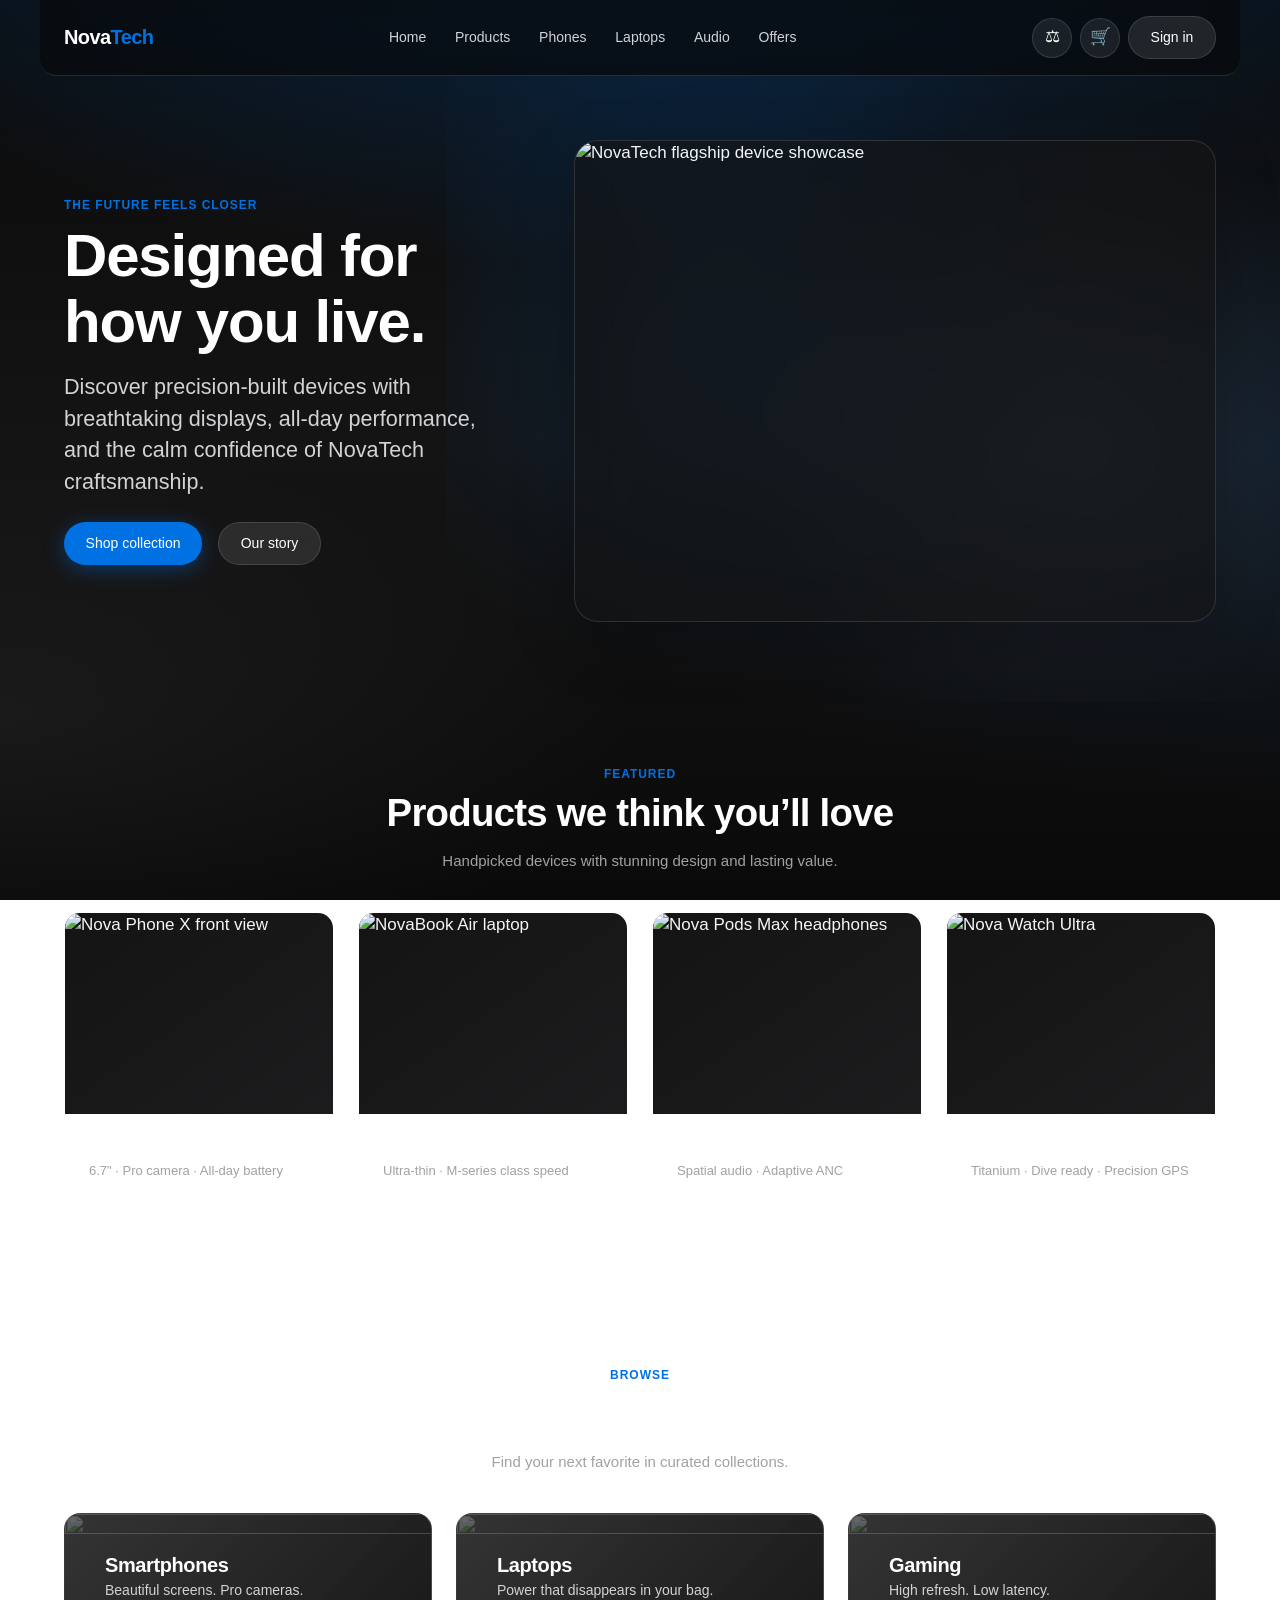
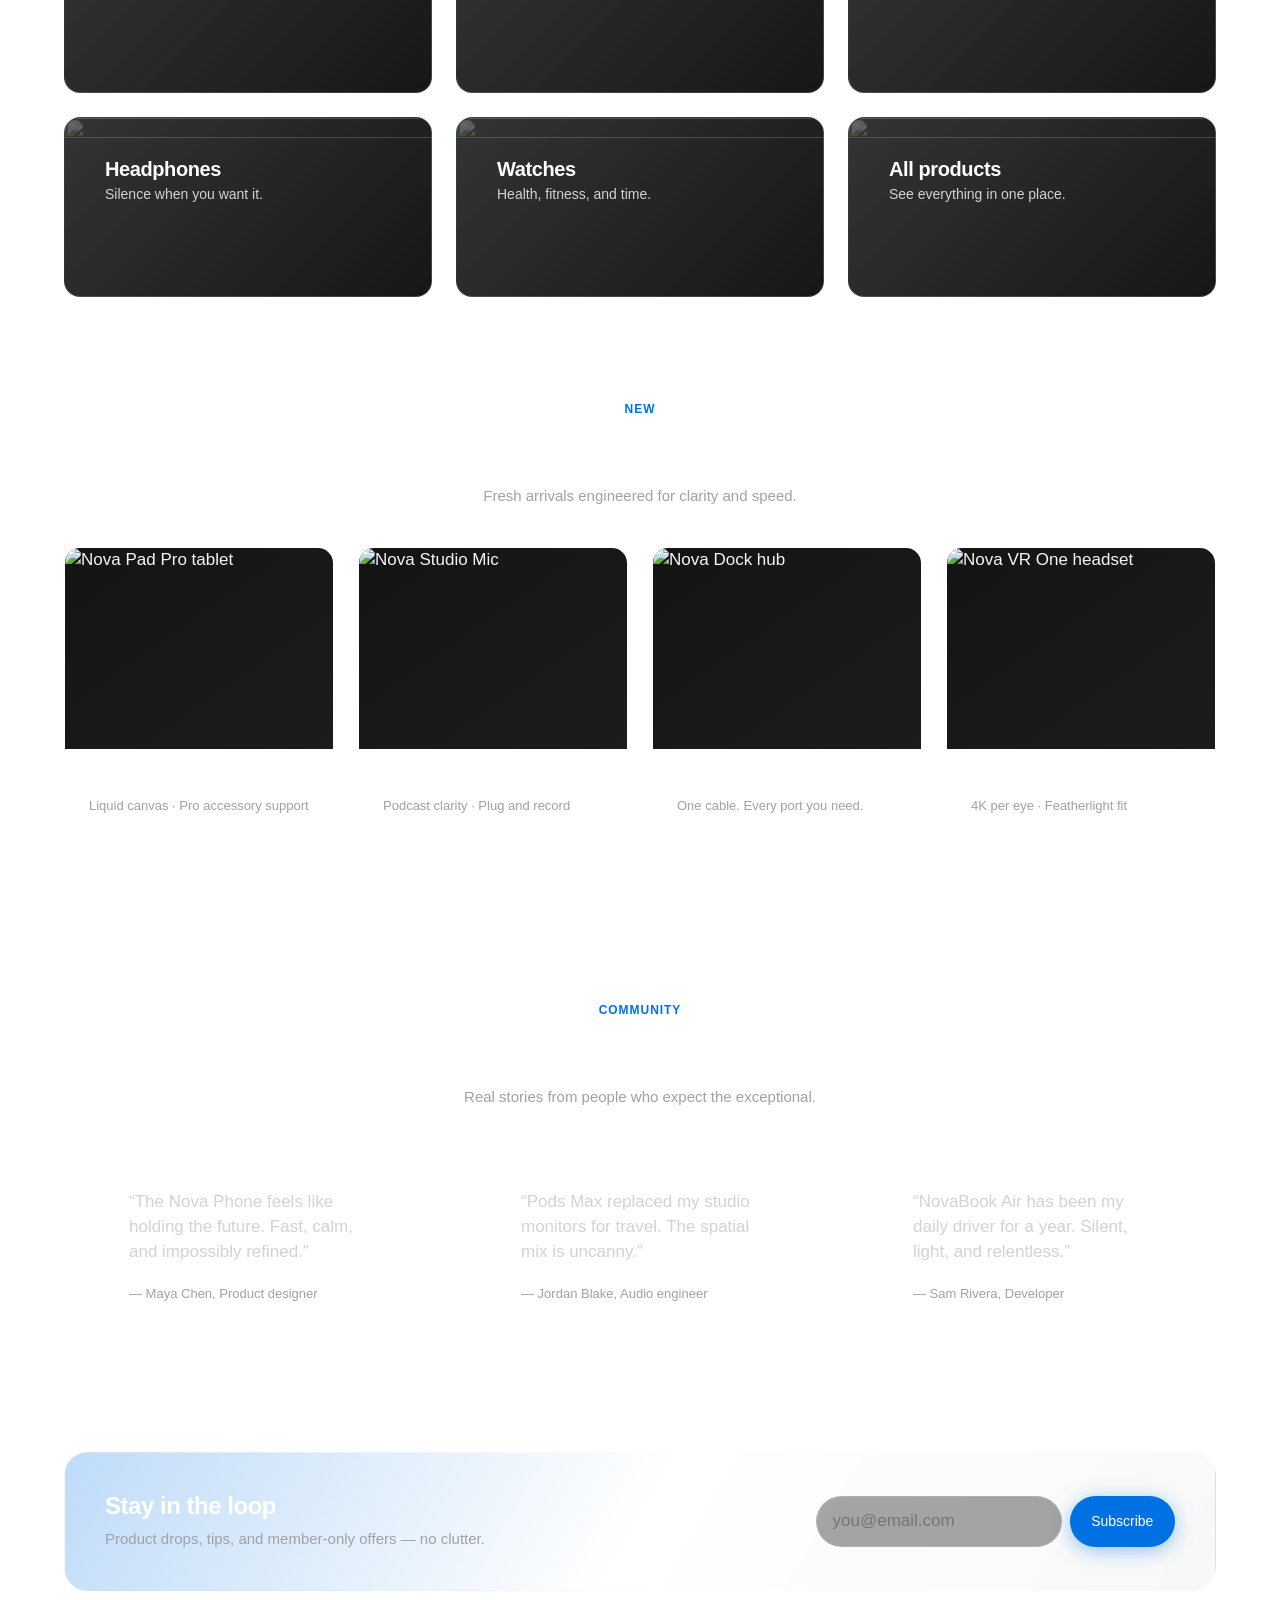
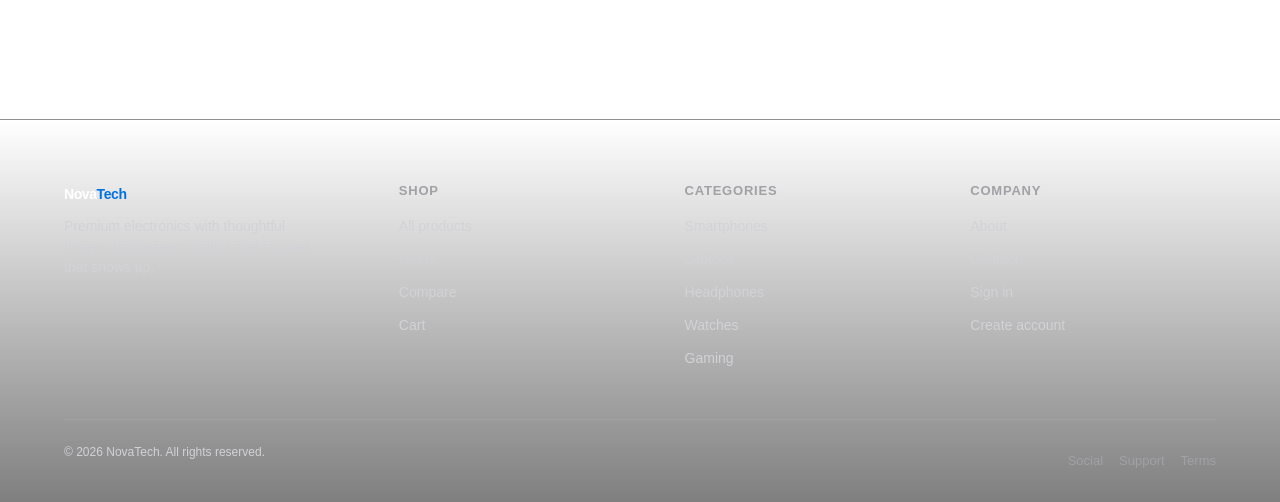
==== novatech-electronics-store/index.html @ d106e3f2 "Initial commit" ====
<!DOCTYPE html>
<html lang="en">
<head>
  <meta charset="UTF-8">
  <meta name="viewport" content="width=device-width, initial-scale=1.0">
  <meta name="description" content="NovaTech — Premium electronics. Smartphones, laptops, audio, and more.">
  <title>NovaTech — Premium Electronics</title>
  <!-- Single stylesheet — Apple-inspired design system -->
  <link rel="stylesheet" href="css/style.css">
</head>
<body class="page-gradient">
  <!-- Skip link: keyboard users jump to main content -->
  <a class="skip-link" href="#main">Skip to content</a>

  <!-- Site header: sticky glass navigation -->
  <header class="site-header" role="banner">
    <nav class="navbar" aria-label="Primary">
      <a class="logo" href="index.html" aria-current="page">Nova<span>Tech</span></a>

      <!-- Mobile menu toggle (checkbox + label — no JavaScript) -->
      <input type="checkbox" id="nav-toggle" class="nav-toggle" aria-label="Open menu" title="Menu">
      <label class="nav-toggle-label" for="nav-toggle" aria-hidden="true">
        <span></span><span></span><span></span>
      </label>

      <ul class="nav-links">
        <li><a href="index.html">Home</a></li>
        <li><a href="products.html">Products</a></li>
        <li><a href="smartphones.html">Phones</a></li>
        <li><a href="laptops.html">Laptops</a></li>
        <li><a href="headphones.html">Audio</a></li>
        <li><a href="offers.html">Offers</a></li>
      </ul>
      <div class="nav-actions">
        <a href="compare.html" class="icon-link" aria-label="Compare products" title="Compare">⚖</a>
        <a href="cart.html" class="icon-link" aria-label="Shopping cart" title="Cart">🛒</a>
        <a href="login.html" class="btn btn--ghost">Sign in</a>
      </div>
    </nav>
  </header>

  <main id="main">
    <!-- Hero: headline + primary CTA -->
    <section class="hero" aria-labelledby="hero-title">
      <div class="container hero__grid">
        <div class="hero__content">
          <span class="eyebrow">The future feels closer</span>
          <h1 id="hero-title" class="hero__title">Designed for how you live.</h1>
          <p class="hero__tagline">
            Discover precision-built devices with breathtaking displays, all-day performance,
            and the calm confidence of NovaTech craftsmanship.
          </p>
          <div class="btn-group">
            <a class="btn btn--primary" href="products.html">Shop collection</a>
            <a class="btn btn--ghost" href="about.html">Our story</a>
          </div>
        </div>
        <div class="hero__visual" aria-hidden="true">
          <div class="hero__bubbles"></div>
          <div class="hero-card">
            <!-- Placeholder hero image -->
            <img src="https://placehold.co/640x480/141414/0071e3/png?text=NovaTech+Pro" width="640" height="480" alt="NovaTech flagship device showcase">
          </div>
        </div>
      </div>
    </section>

    <!-- Featured products -->
    <section class="section" aria-labelledby="featured-heading">
      <div class="container">
        <div class="section-head">
          <span class="eyebrow">Featured</span>
          <h2 id="featured-heading">Products we think you’ll love</h2>
          <p class="text-muted">Handpicked devices with stunning design and lasting value.</p>
        </div>
        <div class="product-grid">
          <!-- Product card: link covers whole card for large hit area -->
          <article class="product-card">
            <span class="product-card__badge">New</span>
            <div class="product-card__image-wrap">
              <img src="https://placehold.co/400x300/1c1c1e/A1A1A6?text=Nova+Phone+X" width="400" height="300" alt="Nova Phone X front view">
            </div>
            <div class="product-card__body">
              <h3 class="product-card__name">Nova Phone X</h3>
              <p class="product-card__meta">6.7&quot; · Pro camera · All-day battery</p>
              <p class="product-card__price">From $999</p>
            </div>
            <a class="product-card__link" href="smartphones.html">View Nova Phone X</a>
          </article>
          <article class="product-card">
            <div class="product-card__image-wrap">
              <img src="https://placehold.co/400x300/1c1c1e/A1A1A6?text=NovaBook+Air" width="400" height="300" alt="NovaBook Air laptop">
            </div>
            <div class="product-card__body">
              <h3 class="product-card__name">NovaBook Air</h3>
              <p class="product-card__meta">Ultra-thin · M-series class speed</p>
              <p class="product-card__price">From $1,199</p>
            </div>
            <a class="product-card__link" href="laptops.html">View NovaBook Air</a>
          </article>
          <article class="product-card">
            <div class="product-card__image-wrap">
              <img src="https://placehold.co/400x300/1c1c1e/A1A1A6?text=Nova+Pods+Max" width="400" height="300" alt="Nova Pods Max headphones">
            </div>
            <div class="product-card__body">
              <h3 class="product-card__name">Nova Pods Max</h3>
              <p class="product-card__meta">Spatial audio · Adaptive ANC</p>
              <p class="product-card__price">$549</p>
            </div>
            <a class="product-card__link" href="headphones.html">View Nova Pods Max</a>
          </article>
          <article class="product-card">
            <span class="product-card__badge">Limited</span>
            <div class="product-card__image-wrap">
              <img src="https://placehold.co/400x300/1c1c1e/A1A1A6?text=Nova+Watch+Ultra" width="400" height="300" alt="Nova Watch Ultra">
            </div>
            <div class="product-card__body">
              <h3 class="product-card__name">Nova Watch Ultra</h3>
              <p class="product-card__meta">Titanium · Dive ready · Precision GPS</p>
              <p class="product-card__price">$799</p>
            </div>
            <a class="product-card__link" href="watches.html">View Nova Watch Ultra</a>
          </article>
        </div>
      </div>
    </section>

    <!-- Categories -->
    <section class="section section--tight" aria-labelledby="categories-heading">
      <div class="container">
        <div class="section-head">
          <span class="eyebrow">Browse</span>
          <h2 id="categories-heading">Categories</h2>
          <p class="text-muted">Find your next favorite in curated collections.</p>
        </div>
        <div class="category-grid">
          <a class="category-tile" href="smartphones.html">
            <img class="category-tile__bg" src="https://placehold.co/600x400/003d82/ffffff?text=" alt="" width="600" height="400">
            <h3>Smartphones</h3>
            <p>Beautiful screens. Pro cameras.</p>
          </a>
          <a class="category-tile" href="laptops.html">
            <img class="category-tile__bg" src="https://placehold.co/600x400/141414/d2d2d7?text=" alt="" width="600" height="400">
            <h3>Laptops</h3>
            <p>Power that disappears in your bag.</p>
          </a>
          <a class="category-tile" href="gaming.html">
            <img class="category-tile__bg" src="https://placehold.co/600x400/0071e3/ffffff?text=" alt="" width="600" height="400">
            <h3>Gaming</h3>
            <p>High refresh. Low latency.</p>
          </a>
          <a class="category-tile" href="headphones.html">
            <img class="category-tile__bg" src="https://placehold.co/600x400/1a1a1a/A1A1A6?text=" alt="" width="600" height="400">
            <h3>Headphones</h3>
            <p>Silence when you want it.</p>
          </a>
          <a class="category-tile" href="watches.html">
            <img class="category-tile__bg" src="https://placehold.co/600x400/0a0a0a/f5f5f7?text=" alt="" width="600" height="400">
            <h3>Watches</h3>
            <p>Health, fitness, and time.</p>
          </a>
          <a class="category-tile" href="products.html">
            <img class="category-tile__bg" src="https://placehold.co/600x400/003d82/ffffff?text=" alt="" width="600" height="400">
            <h3>All products</h3>
            <p>See everything in one place.</p>
          </a>
        </div>
      </div>
    </section>

    <!-- Latest launches -->
    <section class="section" aria-labelledby="launches-heading">
      <div class="container">
        <div class="section-head">
          <span class="eyebrow">New</span>
          <h2 id="launches-heading">Latest launches</h2>
          <p class="text-muted">Fresh arrivals engineered for clarity and speed.</p>
        </div>
        <div class="product-grid">
          <article class="product-card">
            <span class="product-card__badge">Launch</span>
            <div class="product-card__image-wrap">
              <img src="https://placehold.co/400x300/141414/0071e3?text=Nova+Pad+Pro" width="400" height="300" alt="Nova Pad Pro tablet">
            </div>
            <div class="product-card__body">
              <h3 class="product-card__name">Nova Pad Pro</h3>
              <p class="product-card__meta">Liquid canvas · Pro accessory support</p>
              <p class="product-card__price">From $899</p>
            </div>
            <a class="product-card__link" href="products.html">View Nova Pad Pro</a>
          </article>
          <article class="product-card">
            <div class="product-card__image-wrap">
              <img src="https://placehold.co/400x300/1c1c1e/f5f5f7?text=Nova+Studio+Mic" width="400" height="300" alt="Nova Studio Mic">
            </div>
            <div class="product-card__body">
              <h3 class="product-card__name">Nova Studio Mic</h3>
              <p class="product-card__meta">Podcast clarity · Plug and record</p>
              <p class="product-card__price">$199</p>
            </div>
            <a class="product-card__link" href="products.html">View Nova Studio Mic</a>
          </article>
          <article class="product-card">
            <div class="product-card__image-wrap">
              <img src="https://placehold.co/400x300/141414/A1A1A6?text=Nova+Dock" width="400" height="300" alt="Nova Dock hub">
            </div>
            <div class="product-card__body">
              <h3 class="product-card__name">Nova Dock</h3>
              <p class="product-card__meta">One cable. Every port you need.</p>
              <p class="product-card__price">$279</p>
            </div>
            <a class="product-card__link" href="products.html">View Nova Dock</a>
          </article>
          <article class="product-card">
            <div class="product-card__image-wrap">
              <img src="https://placehold.co/400x300/0a0a0a/0071e3?text=Nova+VR+One" width="400" height="300" alt="Nova VR One headset">
            </div>
            <div class="product-card__body">
              <h3 class="product-card__name">Nova VR One</h3>
              <p class="product-card__meta">4K per eye · Featherlight fit</p>
              <p class="product-card__price">$1,499</p>
            </div>
            <a class="product-card__link" href="gaming.html">View Nova VR One</a>
          </article>
        </div>
      </div>
    </section>

    <!-- Testimonials -->
    <section class="section section--tight" aria-labelledby="testimonials-heading">
      <div class="container">
        <div class="section-head">
          <span class="eyebrow">Community</span>
          <h2 id="testimonials-heading">What our customers say</h2>
          <p class="text-muted">Real stories from people who expect the exceptional.</p>
        </div>
        <div class="testimonial-grid">
          <blockquote class="testimonial-card">
            <p>“The Nova Phone feels like holding the future. Fast, calm, and impossibly refined.”</p>
            <cite>— Maya Chen, Product designer</cite>
          </blockquote>
          <blockquote class="testimonial-card">
            <p>“Pods Max replaced my studio monitors for travel. The spatial mix is uncanny.”</p>
            <cite>— Jordan Blake, Audio engineer</cite>
          </blockquote>
          <blockquote class="testimonial-card">
            <p>“NovaBook Air has been my daily driver for a year. Silent, light, and relentless.”</p>
            <cite>— Sam Rivera, Developer</cite>
          </blockquote>
        </div>
      </div>
    </section>

    <!-- Newsletter -->
    <section class="section" aria-labelledby="newsletter-heading">
      <div class="container">
        <div class="newsletter" role="region" aria-labelledby="newsletter-heading">
          <div>
            <h2 id="newsletter-heading" class="newsletter__title">Stay in the loop</h2>
            <p class="text-muted newsletter__lead">Product drops, tips, and member-only offers — no clutter.</p>
          </div>
          <!-- GET + # — static demo form (no backend) -->
          <form class="newsletter-form" action="#" method="get">
            <label for="newsletter-email" class="visually-hidden">Email address</label>
            <input type="email" id="newsletter-email" name="email" placeholder="you@email.com" required autocomplete="email">
            <button type="submit" class="btn btn--primary">Subscribe</button>
          </form>
        </div>
      </div>
    </section>
  </main>

  <!-- Site footer: links + legal -->
  <footer class="site-footer" role="contentinfo">
    <div class="container">
      <div class="footer-grid">
        <div class="footer-brand">
          <p class="logo" style="margin-bottom: 0.75rem;">Nova<span>Tech</span></p>
          <p>Premium electronics with thoughtful design, transparent quality, and support that shows up.</p>
        </div>
        <div class="footer-col">
          <h4>Shop</h4>
          <ul>
            <li><a href="products.html">All products</a></li>
            <li><a href="offers.html">Offers</a></li>
            <li><a href="compare.html">Compare</a></li>
            <li><a href="cart.html">Cart</a></li>
          </ul>
        </div>
        <div class="footer-col">
          <h4>Categories</h4>
          <ul>
            <li><a href="smartphones.html">Smartphones</a></li>
            <li><a href="laptops.html">Laptops</a></li>
            <li><a href="headphones.html">Headphones</a></li>
            <li><a href="watches.html">Watches</a></li>
            <li><a href="gaming.html">Gaming</a></li>
          </ul>
        </div>
        <div class="footer-col">
          <h4>Company</h4>
          <ul>
            <li><a href="about.html">About</a></li>
            <li><a href="contact.html">Contact</a></li>
            <li><a href="login.html">Sign in</a></li>
            <li><a href="signup.html">Create account</a></li>
          </ul>
        </div>
      </div>
      <div class="footer-bottom">
        <p>© <span>2026</span> NovaTech. All rights reserved.</p>
        <div class="social-links">
          <a href="#" aria-label="NovaTech on social (placeholder)">Social</a>
          <a href="#" aria-label="Support (placeholder)">Support</a>
          <a href="#" aria-label="Terms (placeholder)">Terms</a>
        </div>
      </div>
    </div>
  </footer>
</body>
</html>
---- novatech-electronics-store/css/style.css ----
/* ==========================================================================
   NovaTech — Premium Apple-inspired stylesheet
   Single source of truth · CSS3 only · No JavaScript
   ========================================================================== */

/* --------------------------------------------------------------------------
   1. CSS custom properties (design tokens)
   -------------------------------------------------------------------------- */
:root {
  /* Palette — black, white, blue, silver */
  --nt-black: #0a0a0a;
  --nt-black-soft: #141414;
  --nt-white: #ffffff;
  --nt-off-white: #f5f5f7;
  --nt-blue: #0071e3;
  --nt-blue-hover: #0077ed;
  --nt-blue-deep: #003d82;
  --nt-silver: #a1a1a6;
  --nt-silver-light: #d2d2d7;
  --nt-silver-glass: rgba(255, 255, 255, 0.65);

  /* Typography */
  --font-stack: -apple-system, BlinkMacSystemFont, "SF Pro Text", "Segoe UI",
    Roboto, "Helvetica Neue", Arial, sans-serif;

  /* Spacing & layout */
  --space-xs: 0.5rem;
  --space-sm: 1rem;
  --space-md: 1.5rem;
  --space-lg: 2.5rem;
  --space-xl: 4rem;
  --max-width: 1200px;
  --radius-sm: 10px;
  --radius-md: 16px;
  --radius-lg: 24px;

  /* Effects */
  --shadow-soft: 0 12px 40px rgba(0, 0, 0, 0.12);
  --shadow-card: 0 20px 60px rgba(0, 0, 0, 0.25);
  --glass-bg: rgba(255, 255, 255, 0.06);
  --glass-border: rgba(255, 255, 255, 0.12);
  --transition-fast: 0.25s cubic-bezier(0.4, 0, 0.2, 1);
  --transition-slow: 0.5s cubic-bezier(0.25, 0.1, 0.25, 1);
}

/* --------------------------------------------------------------------------
   2. Base reset & document
   -------------------------------------------------------------------------- */
*,
*::before,
*::after {
  box-sizing: border-box;
}

html {
  scroll-behavior: smooth;
  -webkit-text-size-adjust: 100%;
}

body {
  margin: 0;
  font-family: var(--font-stack);
  font-size: 17px;
  line-height: 1.47;
  color: var(--nt-off-white);
  background: var(--nt-black);
  min-height: 100vh;
  overflow-x: hidden;
}

img {
  max-width: 100%;
  height: auto;
  display: block;
}

a {
  color: var(--nt-blue);
  text-decoration: none;
  transition: color var(--transition-fast), opacity var(--transition-fast);
}

a:hover {
  color: var(--nt-blue-hover);
}

button,
input,
select,
textarea {
  font: inherit;
}

/* Skip link (accessibility) */
.skip-link {
  position: absolute;
  top: -100px;
  left: var(--space-sm);
  padding: var(--space-xs) var(--space-sm);
  background: var(--nt-blue);
  color: var(--nt-white);
  border-radius: var(--radius-sm);
  z-index: 9999;
  transition: top var(--transition-fast);
}

.skip-link:focus {
  top: var(--space-sm);
  outline: 2px solid var(--nt-white);
}

/* Screen-reader only labels (keeps forms accessible) */
.visually-hidden {
  position: absolute;
  width: 1px;
  height: 1px;
  padding: 0;
  margin: -1px;
  overflow: hidden;
  clip: rect(0, 0, 0, 0);
  white-space: nowrap;
  border: 0;
}

/* --------------------------------------------------------------------------
   3. Page background gradients
   -------------------------------------------------------------------------- */
.page-gradient {
  min-height: 100vh;
  background:
    radial-gradient(ellipse 80% 50% at 50% -20%, rgba(0, 113, 227, 0.35), transparent),
    radial-gradient(ellipse 60% 40% at 100% 50%, rgba(0, 61, 130, 0.2), transparent),
    radial-gradient(ellipse 50% 30% at 0% 80%, rgba(161, 161, 166, 0.08), transparent),
    linear-gradient(180deg, var(--nt-black) 0%, var(--nt-black-soft) 50%, var(--nt-black) 100%);
  background-attachment: fixed;
}

/* --------------------------------------------------------------------------
   4. Typography
   -------------------------------------------------------------------------- */
h1,
h2,
h3,
h4 {
  margin: 0 0 var(--space-sm);
  font-weight: 600;
  letter-spacing: -0.02em;
  line-height: 1.1;
  color: var(--nt-white);
}

h1 {
  font-size: clamp(2.5rem, 5vw, 3.75rem);
}

h2 {
  font-size: clamp(1.75rem, 3vw, 2.5rem);
}

h3 {
  font-size: 1.25rem;
}

p {
  margin: 0 0 var(--space-sm);
  color: var(--nt-silver-light);
}

.text-center {
  text-align: center;
}

.text-muted {
  color: var(--nt-silver);
  font-size: 15px;
}

.eyebrow {
  display: block;
  font-size: 12px;
  font-weight: 600;
  letter-spacing: 0.08em;
  text-transform: uppercase;
  color: var(--nt-blue);
  margin-bottom: var(--space-xs);
}

/* --------------------------------------------------------------------------
   5. Layout utilities
   -------------------------------------------------------------------------- */
.container {
  width: 100%;
  max-width: var(--max-width);
  margin: 0 auto;
  padding: 0 var(--space-md);
}

.section {
  padding: var(--space-xl) 0;
}

.section--tight {
  padding: var(--space-lg) 0;
}

/* --------------------------------------------------------------------------
   6. Sticky glass navbar
   -------------------------------------------------------------------------- */
.site-header {
  position: sticky;
  top: 0;
  z-index: 1000;
}

.navbar {
  display: flex;
  align-items: center;
  justify-content: flex-start;
  gap: var(--space-md);
  padding: var(--space-sm) var(--space-md);
  max-width: var(--max-width);
  margin: 0 auto;
  backdrop-filter: blur(24px) saturate(180%);
  -webkit-backdrop-filter: blur(24px) saturate(180%);
  background: rgba(10, 10, 10, 0.72);
  border-bottom: 1px solid var(--glass-border);
  border-radius: 0 0 var(--radius-md) var(--radius-md);
  animation: navFadeIn 0.6s ease-out;
}

@keyframes navFadeIn {
  from {
    opacity: 0;
    transform: translateY(-8px);
  }
  to {
    opacity: 1;
    transform: translateY(0);
  }
}

.logo {
  font-size: 1.25rem;
  font-weight: 600;
  letter-spacing: -0.03em;
  color: var(--nt-white);
  white-space: nowrap;
  flex-shrink: 0;
}

.logo span {
  color: var(--nt-blue);
}

.logo:hover {
  color: var(--nt-white);
}

/* Nav toggle (checkbox hack — no JS) */
.nav-toggle {
  position: absolute;
  width: 1px;
  height: 1px;
  padding: 0;
  margin: -1px;
  overflow: hidden;
  clip: rect(0, 0, 0, 0);
  border: 0;
}

.nav-toggle-label {
  display: none;
  flex-direction: column;
  gap: 5px;
  cursor: pointer;
  padding: var(--space-xs);
  z-index: 1001;
}

.nav-toggle-label span {
  display: block;
  width: 22px;
  height: 2px;
  background: var(--nt-white);
  border-radius: 2px;
  transition: transform var(--transition-fast), opacity var(--transition-fast);
}

.nav-links {
  display: flex;
  align-items: center;
  flex: 1;
  justify-content: center;
  gap: var(--space-xs);
  list-style: none;
  margin: 0;
  padding: 0;
}

.nav-links a {
  color: var(--nt-silver-light);
  font-size: 14px;
  padding: var(--space-xs) 0.65rem;
  border-radius: var(--radius-sm);
  transition: background var(--transition-fast), color var(--transition-fast);
}

.nav-links a:hover {
  color: var(--nt-white);
  background: rgba(255, 255, 255, 0.08);
}

.nav-actions {
  display: flex;
  align-items: center;
  gap: var(--space-xs);
  margin-left: auto;
  flex-shrink: 0;
}

/* Icon link (cart) */
.icon-link {
  display: inline-flex;
  align-items: center;
  justify-content: center;
  width: 40px;
  height: 40px;
  border-radius: 999px;
  color: var(--nt-white);
  background: rgba(255, 255, 255, 0.08);
  border: 1px solid var(--glass-border);
  transition: background var(--transition-fast), transform var(--transition-fast);
}

.icon-link:hover {
  background: rgba(0, 113, 227, 0.35);
  color: var(--nt-white);
  transform: scale(1.05);
}

/* --------------------------------------------------------------------------
   7. Buttons
   -------------------------------------------------------------------------- */
.btn {
  display: inline-flex;
  align-items: center;
  justify-content: center;
  gap: 0.5rem;
  padding: 0.65rem 1.35rem;
  font-size: 14px;
  font-weight: 500;
  border-radius: 999px;
  border: none;
  cursor: pointer;
  transition: transform var(--transition-fast), box-shadow var(--transition-fast),
    background var(--transition-fast);
}

.btn--primary {
  background: var(--nt-blue);
  color: var(--nt-white);
  box-shadow: 0 4px 20px rgba(0, 113, 227, 0.4);
}

.btn--primary:hover {
  background: var(--nt-blue-hover);
  transform: translateY(-1px);
  box-shadow: 0 8px 28px rgba(0, 113, 227, 0.5);
}

.btn--ghost {
  background: rgba(255, 255, 255, 0.1);
  color: var(--nt-white);
  border: 1px solid var(--glass-border);
}

.btn--ghost:hover {
  background: rgba(255, 255, 255, 0.18);
  transform: translateY(-1px);
}

.btn--block {
  width: 100%;
}

.btn-group {
  display: flex;
  flex-wrap: wrap;
  gap: var(--space-sm);
}

/* --------------------------------------------------------------------------
   8. Hero
   -------------------------------------------------------------------------- */
.hero {
  position: relative;
  padding: var(--space-xl) 0 calc(var(--space-xl) * 1.25);
  overflow: hidden;
}

.hero__grid {
  display: grid;
  grid-template-columns: 1fr 1fr;
  gap: var(--space-lg);
  align-items: center;
}

.hero__content {
  animation: heroSlideUp 0.9s var(--transition-slow) both;
}

.hero__visual {
  position: relative;
  animation: heroFloat 6s ease-in-out infinite;
}

@keyframes heroSlideUp {
  from {
    opacity: 0;
    transform: translateY(32px);
  }
  to {
    opacity: 1;
    transform: translateY(0);
  }
}

@keyframes heroFloat {
  0%,
  100% {
    transform: translateY(0);
  }
  50% {
    transform: translateY(-12px);
  }
}

.hero__title {
  margin-bottom: var(--space-sm);
}

.hero__tagline {
  font-size: clamp(1.1rem, 2vw, 1.35rem);
  color: var(--nt-silver-light);
  max-width: 36ch;
  margin-bottom: var(--space-md);
}

.hero__bubbles {
  position: absolute;
  inset: -20%;
  background: radial-gradient(circle at 30% 40%, rgba(0, 113, 227, 0.15), transparent 50%),
    radial-gradient(circle at 70% 60%, rgba(161, 161, 166, 0.1), transparent 45%);
  pointer-events: none;
  z-index: -1;
}

.hero-card {
  border-radius: var(--radius-lg);
  overflow: hidden;
  border: 1px solid var(--glass-border);
  box-shadow: var(--shadow-card);
  backdrop-filter: blur(20px);
  background: rgba(20, 20, 20, 0.6);
}

/* --------------------------------------------------------------------------
   9. Product cards & grid
   -------------------------------------------------------------------------- */
.product-grid {
  display: grid;
  grid-template-columns: repeat(4, 1fr);
  gap: var(--space-md);
}

.product-card {
  position: relative;
  display: flex;
  flex-direction: column;
  border-radius: var(--radius-md);
  overflow: hidden;
  background: var(--glass-bg);
  border: 1px solid var(--glass-border);
  backdrop-filter: blur(16px);
  -webkit-backdrop-filter: blur(16px);
  transition: transform var(--transition-fast), box-shadow var(--transition-fast),
    border-color var(--transition-fast);
}

.product-card:hover {
  transform: translateY(-8px) scale(1.02);
  box-shadow: var(--shadow-soft);
  border-color: rgba(0, 113, 227, 0.35);
}

.product-card__image-wrap {
  position: relative;
  aspect-ratio: 4 / 3;
  overflow: hidden;
  background: linear-gradient(145deg, var(--nt-black-soft), #1c1c1e);
}

.product-card__image-wrap img {
  width: 100%;
  height: 100%;
  object-fit: cover;
  transition: transform var(--transition-slow);
}

.product-card:hover .product-card__image-wrap img {
  transform: scale(1.06);
}

.product-card__badge {
  position: absolute;
  top: var(--space-sm);
  left: var(--space-sm);
  padding: 0.25rem 0.6rem;
  font-size: 11px;
  font-weight: 600;
  text-transform: uppercase;
  letter-spacing: 0.05em;
  border-radius: 6px;
  background: rgba(0, 113, 227, 0.9);
  color: var(--nt-white);
}

.product-card__body {
  padding: var(--space-md);
  flex: 1;
  display: flex;
  flex-direction: column;
}

.product-card__name {
  font-size: 1rem;
  font-weight: 600;
  color: var(--nt-white);
  margin-bottom: 0.35rem;
}

.product-card__meta {
  font-size: 13px;
  color: var(--nt-silver);
  margin-bottom: var(--space-sm);
}

.product-card__price {
  font-size: 1.1rem;
  font-weight: 600;
  color: var(--nt-white);
  margin-top: auto;
}

.product-card__link {
  position: absolute;
  inset: 0;
  z-index: 1;
  text-indent: -9999px;
}

/* --------------------------------------------------------------------------
   10. Category tiles
   -------------------------------------------------------------------------- */
.category-grid {
  display: grid;
  grid-template-columns: repeat(3, 1fr);
  gap: var(--space-md);
}

.category-tile {
  position: relative;
  display: block;
  padding: var(--space-lg);
  border-radius: var(--radius-md);
  overflow: hidden;
  min-height: 180px;
  border: 1px solid var(--glass-border);
  background: linear-gradient(135deg, rgba(30, 30, 30, 0.9), rgba(10, 10, 10, 0.95));
  transition: transform var(--transition-fast), border-color var(--transition-fast),
    box-shadow var(--transition-fast);
}

.category-tile:hover {
  transform: translateY(-4px);
  border-color: rgba(0, 113, 227, 0.4);
  box-shadow: 0 16px 48px rgba(0, 0, 0, 0.35);
}

.category-tile h3 {
  position: relative;
  z-index: 1;
  margin-bottom: 0.25rem;
}

.category-tile p {
  position: relative;
  z-index: 1;
  font-size: 14px;
  margin: 0;
}

.category-tile__bg {
  position: absolute;
  inset: 0;
  opacity: 0.25;
  transition: opacity var(--transition-fast), transform 8s linear;
}

.category-tile:hover .category-tile__bg {
  opacity: 0.4;
  transform: scale(1.05);
}

/* --------------------------------------------------------------------------
   11. Section titles
   -------------------------------------------------------------------------- */
.section-head {
  margin-bottom: var(--space-lg);
  text-align: center;
  max-width: 640px;
  margin-left: auto;
  margin-right: auto;
}

.section-head p {
  margin: 0;
}

/* --------------------------------------------------------------------------
   12. Testimonials
   -------------------------------------------------------------------------- */
.testimonial-grid {
  display: grid;
  grid-template-columns: repeat(3, 1fr);
  gap: var(--space-md);
}

.testimonial-card {
  padding: var(--space-md);
  border-radius: var(--radius-md);
  background: rgba(255, 255, 255, 0.04);
  border: 1px solid var(--glass-border);
  backdrop-filter: blur(12px);
  transition: transform var(--transition-fast), border-color var(--transition-fast);
}

.testimonial-card:hover {
  transform: translateY(-4px);
  border-color: rgba(255, 255, 255, 0.2);
}

.testimonial-card blockquote {
  margin: 0 0 var(--space-sm);
  font-style: italic;
  color: var(--nt-silver-light);
  font-size: 15px;
}

.testimonial-card cite {
  font-style: normal;
  font-size: 13px;
  color: var(--nt-silver);
}

/* --------------------------------------------------------------------------
   13. Newsletter (glass strip)
   -------------------------------------------------------------------------- */
.newsletter {
  border-radius: var(--radius-lg);
  padding: var(--space-lg);
  background: linear-gradient(
    120deg,
    rgba(0, 113, 227, 0.25),
    rgba(255, 255, 255, 0.06) 50%,
    rgba(161, 161, 166, 0.08)
  );
  border: 1px solid var(--glass-border);
  backdrop-filter: blur(20px);
  display: grid;
  grid-template-columns: 1fr auto;
  gap: var(--space-md);
  align-items: center;
}

.newsletter-form {
  display: flex;
  flex-wrap: wrap;
  gap: var(--space-xs);
  justify-content: flex-end;
}

.newsletter-form input[type="email"] {
  min-width: 220px;
  flex: 1;
  padding: 0.75rem 1rem;
  border-radius: 999px;
  border: 1px solid var(--glass-border);
  background: rgba(0, 0, 0, 0.35);
  color: var(--nt-white);
  transition: border-color var(--transition-fast), box-shadow var(--transition-fast);
}

.newsletter__title {
  font-size: 1.5rem;
  margin-bottom: 0.5rem;
}

.newsletter__lead {
  margin: 0;
}

.newsletter-form input[type="email"]:focus {
  outline: none;
  border-color: var(--nt-blue);
  box-shadow: 0 0 0 3px rgba(0, 113, 227, 0.25);
}

/* --------------------------------------------------------------------------
   14. Footer
   -------------------------------------------------------------------------- */
.site-footer {
  margin-top: var(--space-xl);
  padding: var(--space-xl) 0 var(--space-md);
  border-top: 1px solid var(--glass-border);
  background: linear-gradient(180deg, transparent, rgba(0, 0, 0, 0.5));
}

.footer-grid {
  display: grid;
  grid-template-columns: 1.2fr repeat(3, 1fr);
  gap: var(--space-lg);
  margin-bottom: var(--space-lg);
}

.footer-brand p {
  font-size: 14px;
  max-width: 32ch;
}

.footer-col h4 {
  font-size: 13px;
  text-transform: uppercase;
  letter-spacing: 0.06em;
  color: var(--nt-silver);
  margin-bottom: var(--space-sm);
}

.footer-col ul {
  list-style: none;
  margin: 0;
  padding: 0;
}

.footer-col li {
  margin-bottom: 0.5rem;
}

.footer-col a {
  color: var(--nt-silver-light);
  font-size: 14px;
}

.footer-col a:hover {
  color: var(--nt-white);
}

.footer-bottom {
  display: flex;
  flex-wrap: wrap;
  justify-content: space-between;
  align-items: center;
  gap: var(--space-sm);
  padding-top: var(--space-md);
  border-top: 1px solid rgba(255, 255, 255, 0.06);
  font-size: 12px;
  color: var(--nt-silver);
}

.social-links {
  display: flex;
  gap: var(--space-sm);
}

.social-links a {
  color: var(--nt-silver);
  font-size: 13px;
}

.social-links a:hover {
  color: var(--nt-blue);
}

/* --------------------------------------------------------------------------
   15. Page header (inner pages)
   -------------------------------------------------------------------------- */
.page-hero {
  padding: var(--space-xl) 0 var(--space-lg);
  text-align: center;
}

.page-hero h1 {
  margin-bottom: var(--space-xs);
}

/* --------------------------------------------------------------------------
   16. Forms (login, signup, contact, checkout)
   -------------------------------------------------------------------------- */
.form-panel {
  max-width: 440px;
  margin: 0 auto var(--space-xl);
  padding: var(--space-lg);
  border-radius: var(--radius-lg);
  background: var(--glass-bg);
  border: 1px solid var(--glass-border);
  backdrop-filter: blur(20px);
}

.form-row {
  margin-bottom: var(--space-sm);
}

.form-row label {
  display: block;
  font-size: 13px;
  color: var(--nt-silver-light);
  margin-bottom: 0.35rem;
}

.form-row input,
.form-row textarea,
.form-row select {
  width: 100%;
  padding: 0.75rem 1rem;
  border-radius: var(--radius-sm);
  border: 1px solid var(--glass-border);
  background: rgba(0, 0, 0, 0.4);
  color: var(--nt-white);
  transition: border-color var(--transition-fast), box-shadow var(--transition-fast);
}

.form-row input:focus,
.form-row textarea:focus,
.form-row select:focus {
  outline: none;
  border-color: var(--nt-blue);
  box-shadow: 0 0 0 3px rgba(0, 113, 227, 0.22);
}

.form-row textarea {
  min-height: 120px;
  resize: vertical;
}

.form-row--inline {
  display: grid;
  grid-template-columns: 1fr 1fr;
  gap: var(--space-sm);
}

.form-footer {
  text-align: center;
  font-size: 14px;
  margin-top: var(--space-md);
  color: var(--nt-silver);
}

/* --------------------------------------------------------------------------
   17. Tables (compare, cart)
   -------------------------------------------------------------------------- */
.data-table-wrap {
  overflow-x: auto;
  margin-bottom: var(--space-lg);
  border-radius: var(--radius-md);
  border: 1px solid var(--glass-border);
  background: rgba(255, 255, 255, 0.03);
}

.data-table {
  width: 100%;
  border-collapse: collapse;
  font-size: 14px;
}

.data-table th,
.data-table td {
  padding: var(--space-sm) var(--space-md);
  text-align: left;
  border-bottom: 1px solid rgba(255, 255, 255, 0.06);
}

.data-table th {
  background: rgba(0, 113, 227, 0.18);
  color: var(--nt-white);
  font-weight: 600;
}

.data-table tr:last-child td {
  border-bottom: none;
}

.data-table tbody tr {
  transition: background var(--transition-fast);
}

.data-table tbody tr:hover {
  background: rgba(255, 255, 255, 0.04);
}

/* --------------------------------------------------------------------------
   18. Cart layout
   -------------------------------------------------------------------------- */
.cart-layout {
  display: grid;
  grid-template-columns: 1fr 360px;
  gap: var(--space-lg);
  align-items: start;
}

.cart-item {
  display: grid;
  grid-template-columns: 100px 1fr auto;
  gap: var(--space-md);
  align-items: center;
  padding: var(--space-md);
  border-radius: var(--radius-md);
  border: 1px solid var(--glass-border);
  background: rgba(255, 255, 255, 0.04);
  margin-bottom: var(--space-sm);
  transition: border-color var(--transition-fast);
}

.cart-item:hover {
  border-color: rgba(0, 113, 227, 0.35);
}

.cart-item img {
  border-radius: var(--radius-sm);
}

.cart-summary {
  padding: var(--space-md);
  border-radius: var(--radius-md);
  border: 1px solid var(--glass-border);
  background: linear-gradient(160deg, rgba(0, 113, 227, 0.15), rgba(255, 255, 255, 0.05));
  backdrop-filter: blur(16px);
  position: sticky;
  top: 88px;
}

.cart-summary dl {
  margin: 0 0 var(--space-md);
}

.cart-summary dt {
  font-size: 13px;
  color: var(--nt-silver);
}

.cart-summary dd {
  margin: 0 0 var(--space-sm);
  font-size: 1.1rem;
  color: var(--nt-white);
  font-weight: 600;
}

/* --------------------------------------------------------------------------
   19. Offers / promo cards
   -------------------------------------------------------------------------- */
.promo-banner {
  border-radius: var(--radius-lg);
  padding: var(--space-lg);
  margin-bottom: var(--space-lg);
  background: linear-gradient(100deg, var(--nt-blue-deep), var(--nt-blue));
  border: 1px solid rgba(255, 255, 255, 0.2);
  box-shadow: var(--shadow-soft);
  animation: promoShimmer 8s ease-in-out infinite;
}

@keyframes promoShimmer {
  0%,
  100% {
    filter: brightness(1);
  }
  50% {
    filter: brightness(1.08);
  }
}

.promo-banner h2 {
  color: var(--nt-white);
}

.promo-banner p {
  color: rgba(255, 255, 255, 0.88);
  margin-bottom: 0;
}

/* --------------------------------------------------------------------------
   20. Feature list (about)
   -------------------------------------------------------------------------- */
.feature-list {
  display: grid;
  grid-template-columns: repeat(2, 1fr);
  gap: var(--space-md);
  list-style: none;
  margin: var(--space-lg) 0 0;
  padding: 0;
}

.feature-list li {
  padding: var(--space-md);
  border-radius: var(--radius-md);
  border: 1px solid var(--glass-border);
  background: rgba(255, 255, 255, 0.03);
  transition: transform var(--transition-fast);
}

.feature-list li:hover {
  transform: translateY(-4px);
}

.feature-list strong {
  color: var(--nt-white);
}

/* --------------------------------------------------------------------------
   21. Responsive — tablet
   -------------------------------------------------------------------------- */
@media (max-width: 1024px) {
  .product-grid {
    grid-template-columns: repeat(2, 1fr);
  }

  .category-grid {
    grid-template-columns: repeat(2, 1fr);
  }

  .testimonial-grid {
    grid-template-columns: 1fr;
  }

  .hero__grid {
    grid-template-columns: 1fr;
    text-align: center;
  }

  .hero__tagline {
    margin-left: auto;
    margin-right: auto;
  }

  .btn-group {
    justify-content: center;
  }

  .hero__visual {
    max-width: 480px;
    margin: 0 auto;
  }

  .newsletter {
    grid-template-columns: 1fr;
    text-align: center;
  }

  .newsletter-form {
    justify-content: center;
  }

  .footer-grid {
    grid-template-columns: repeat(2, 1fr);
  }

  .cart-layout {
    grid-template-columns: 1fr;
  }

  .cart-summary {
    position: static;
  }
}

/* --------------------------------------------------------------------------
   22. Responsive — mobile (nav + grids)
   -------------------------------------------------------------------------- */
@media (max-width: 768px) {
  .nav-toggle-label {
    display: flex;
    margin-left: auto;
  }

  .nav-actions {
    margin-left: 0;
  }

  .nav-links {
    position: fixed;
    top: 0;
    right: 0;
    width: min(100%, 300px);
    height: 100vh;
    flex-direction: column;
    align-items: stretch;
    padding: 5rem var(--space-md) var(--space-md);
    background: rgba(10, 10, 10, 0.96);
    backdrop-filter: blur(20px);
    border-left: 1px solid var(--glass-border);
    transform: translateX(100%);
    transition: transform var(--transition-fast);
    gap: 0;
  }

  .nav-links li {
    border-bottom: 1px solid rgba(255, 255, 255, 0.06);
  }

  .nav-links a {
    display: block;
    padding: var(--space-sm);
  }

  .nav-toggle:checked ~ .nav-links {
    transform: translateX(0);
  }

  .nav-toggle:checked + .nav-toggle-label span:nth-child(1) {
    transform: translateY(7px) rotate(45deg);
  }

  .nav-toggle:checked + .nav-toggle-label span:nth-child(2) {
    opacity: 0;
  }

  .nav-toggle:checked + .nav-toggle-label span:nth-child(3) {
    transform: translateY(-7px) rotate(-45deg);
  }

  .product-grid {
    grid-template-columns: 1fr;
  }

  .category-grid {
    grid-template-columns: 1fr;
  }

  .footer-grid {
    grid-template-columns: 1fr;
  }

  .form-row--inline {
    grid-template-columns: 1fr;
  }

  .feature-list {
    grid-template-columns: 1fr;
  }
}
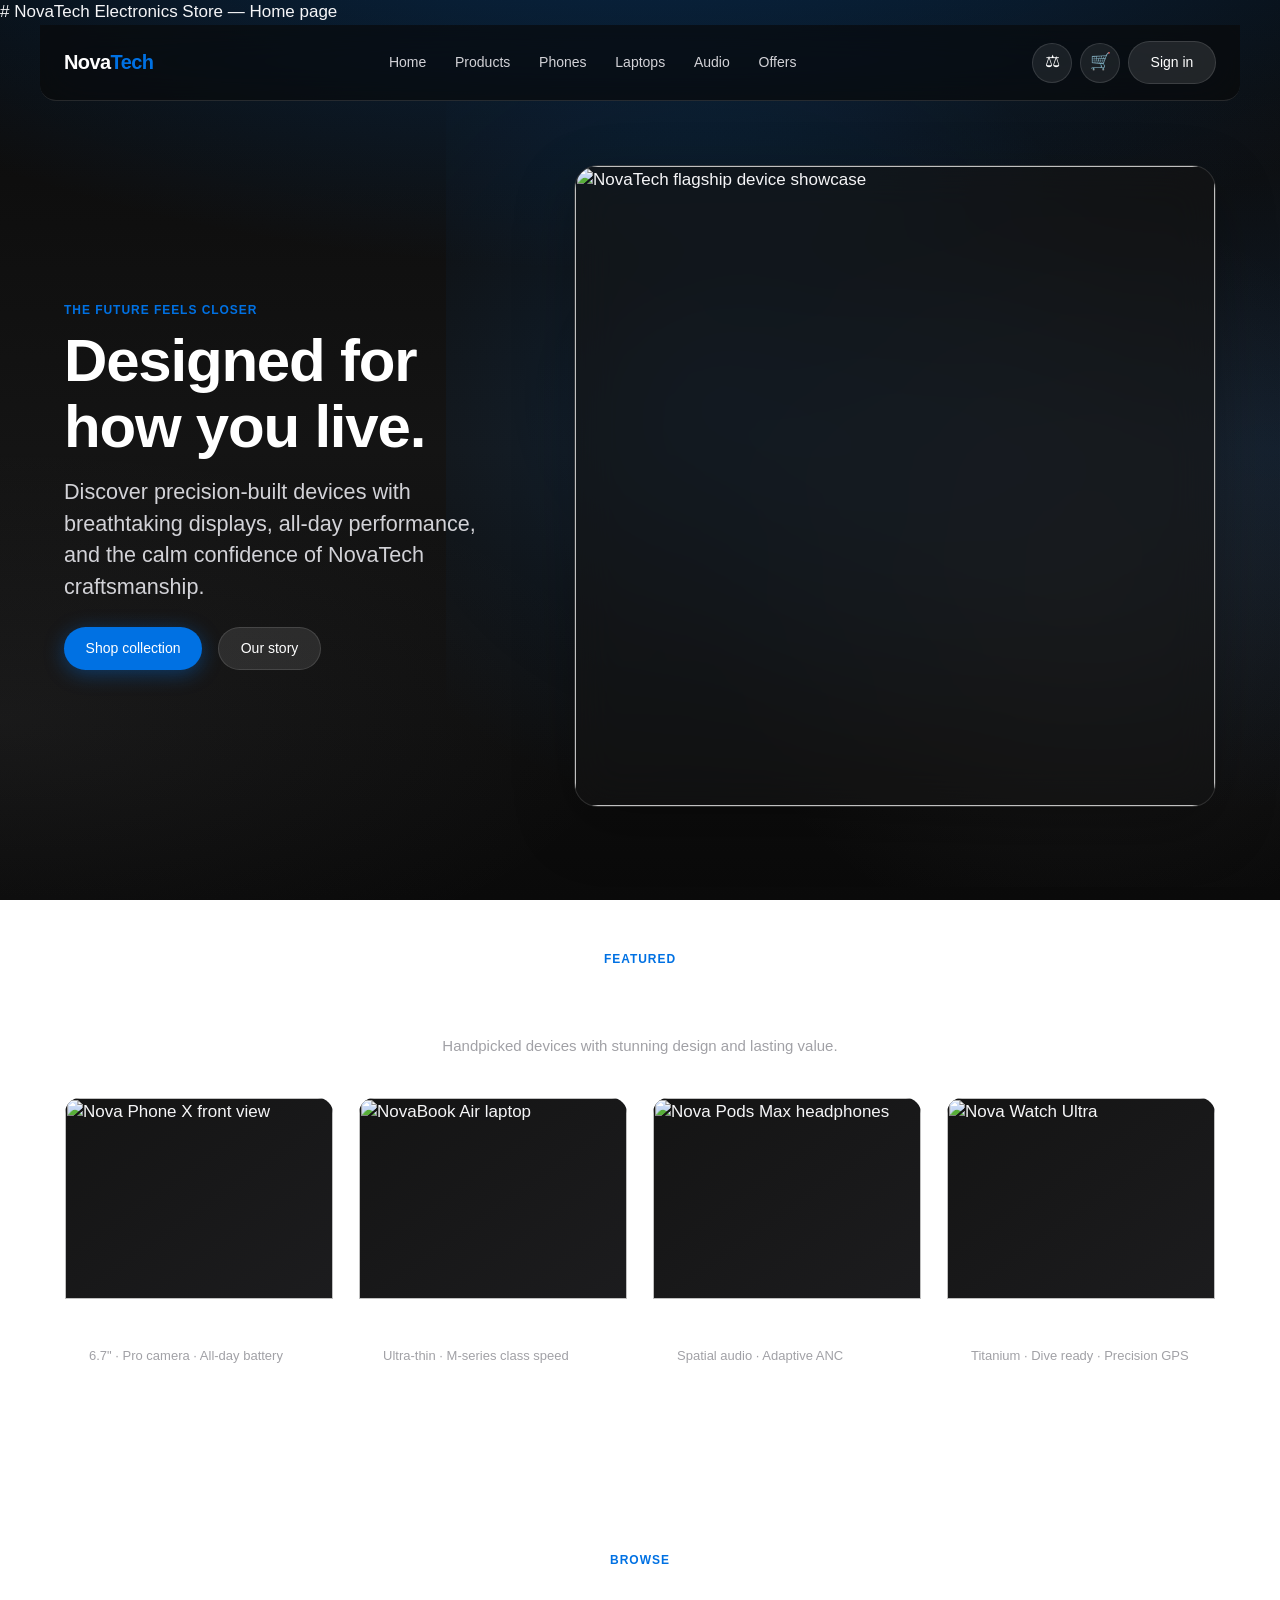
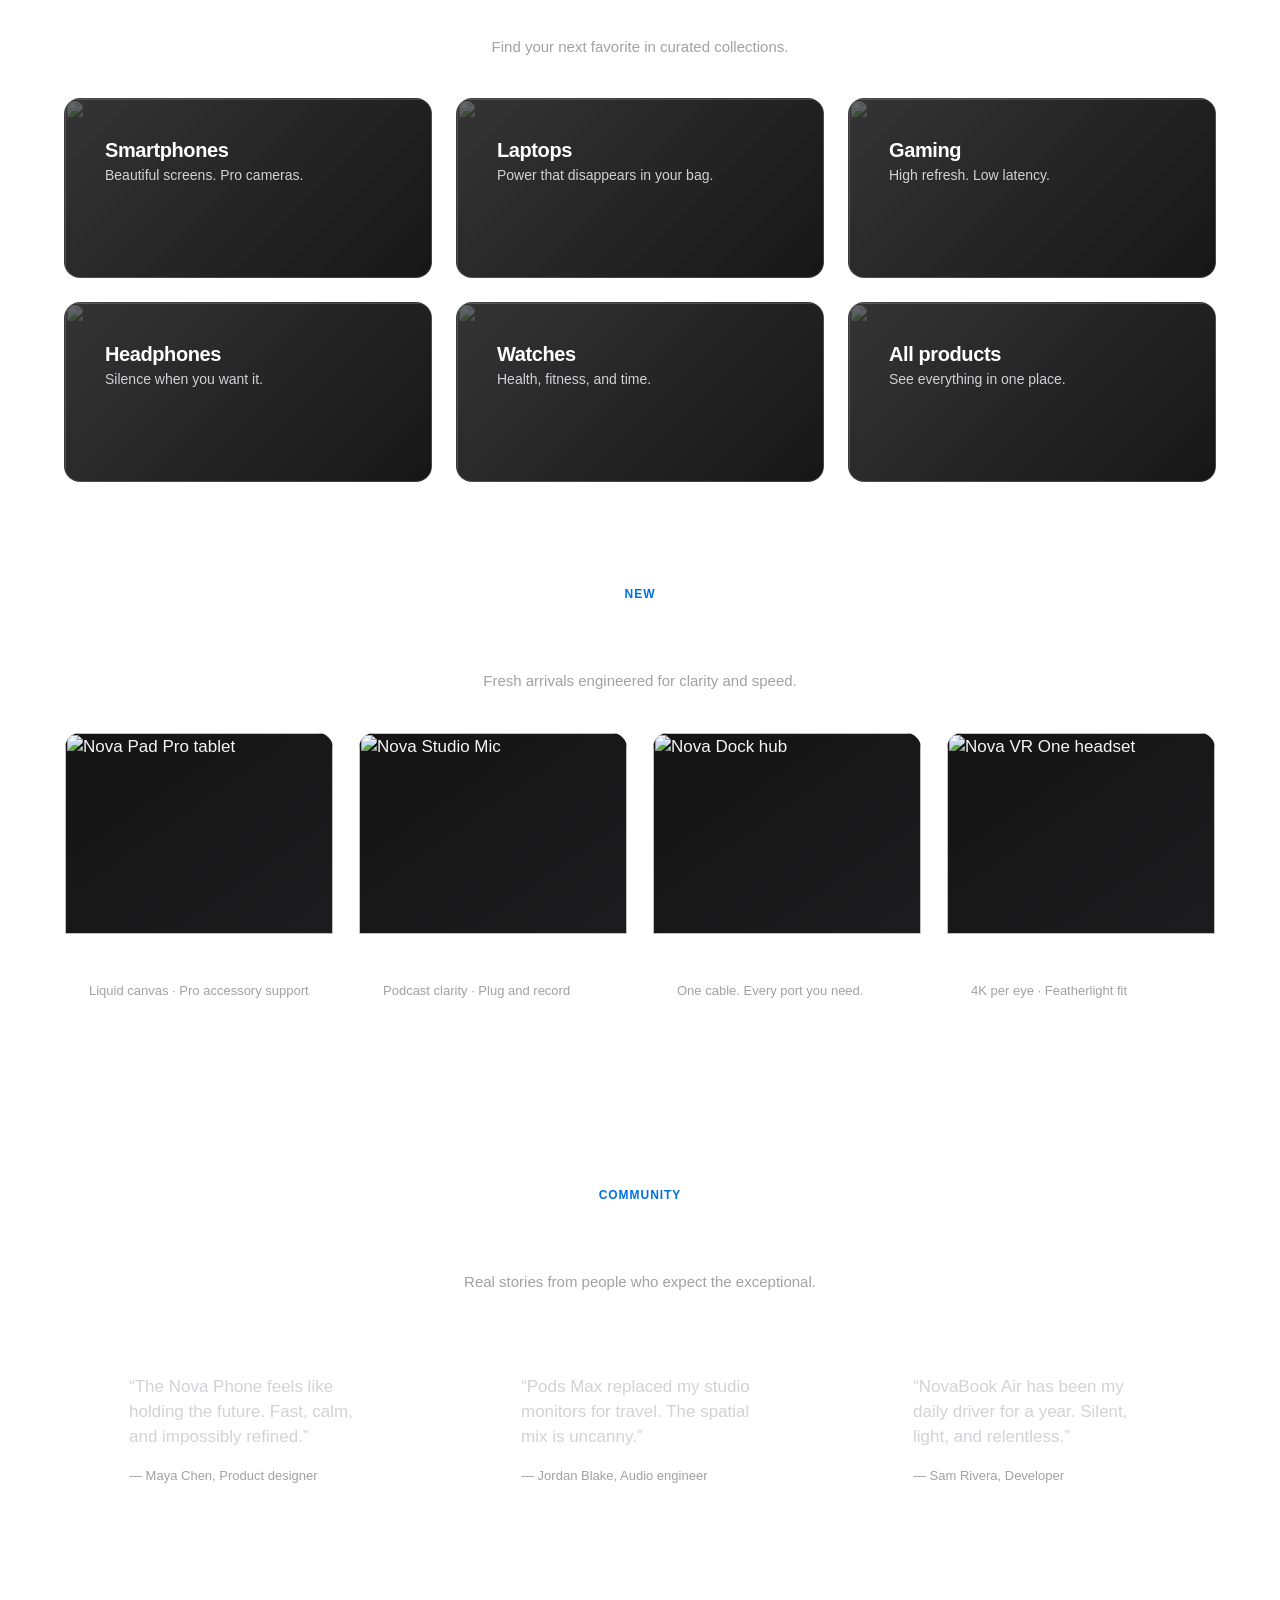
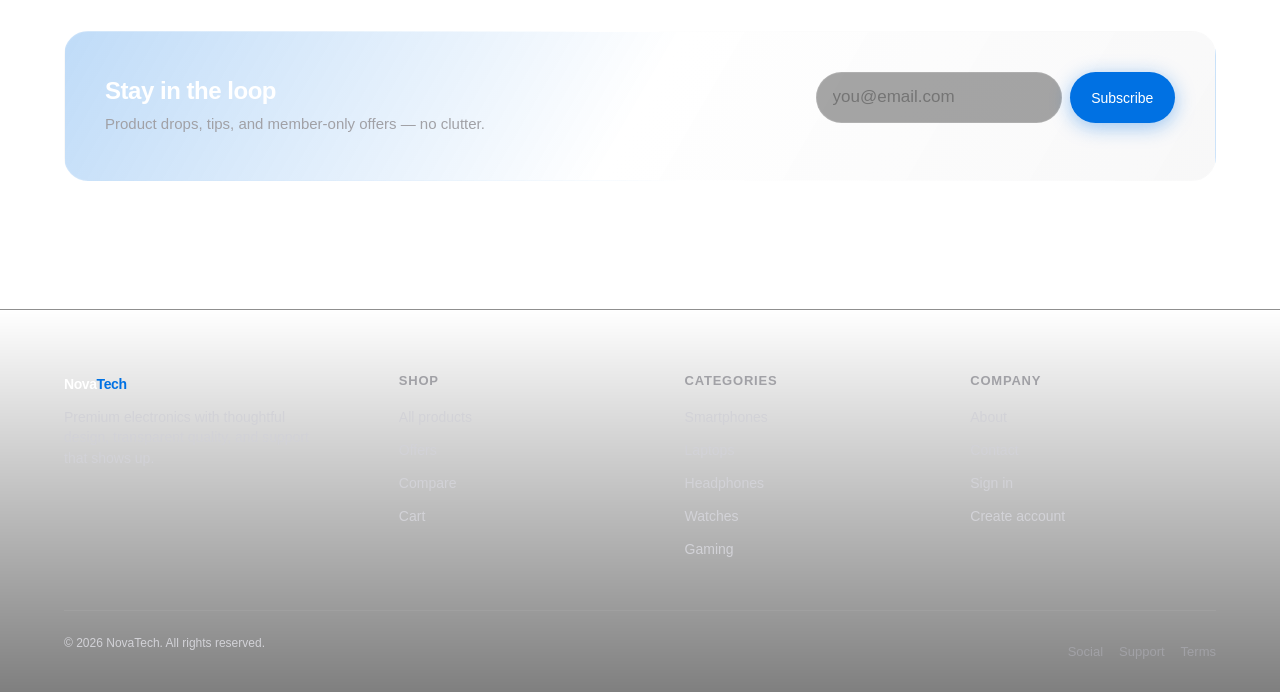
==== commit 7642158b: "Your commit message" ====
--- a/novatech-electronics-store/index.html
+++ b/novatech-electronics-store/index.html
@@ -1,3 +1,4 @@
+# NovaTech Electronics Store — Home page
 <!DOCTYPE html>
 <html lang="en">
 <head>
